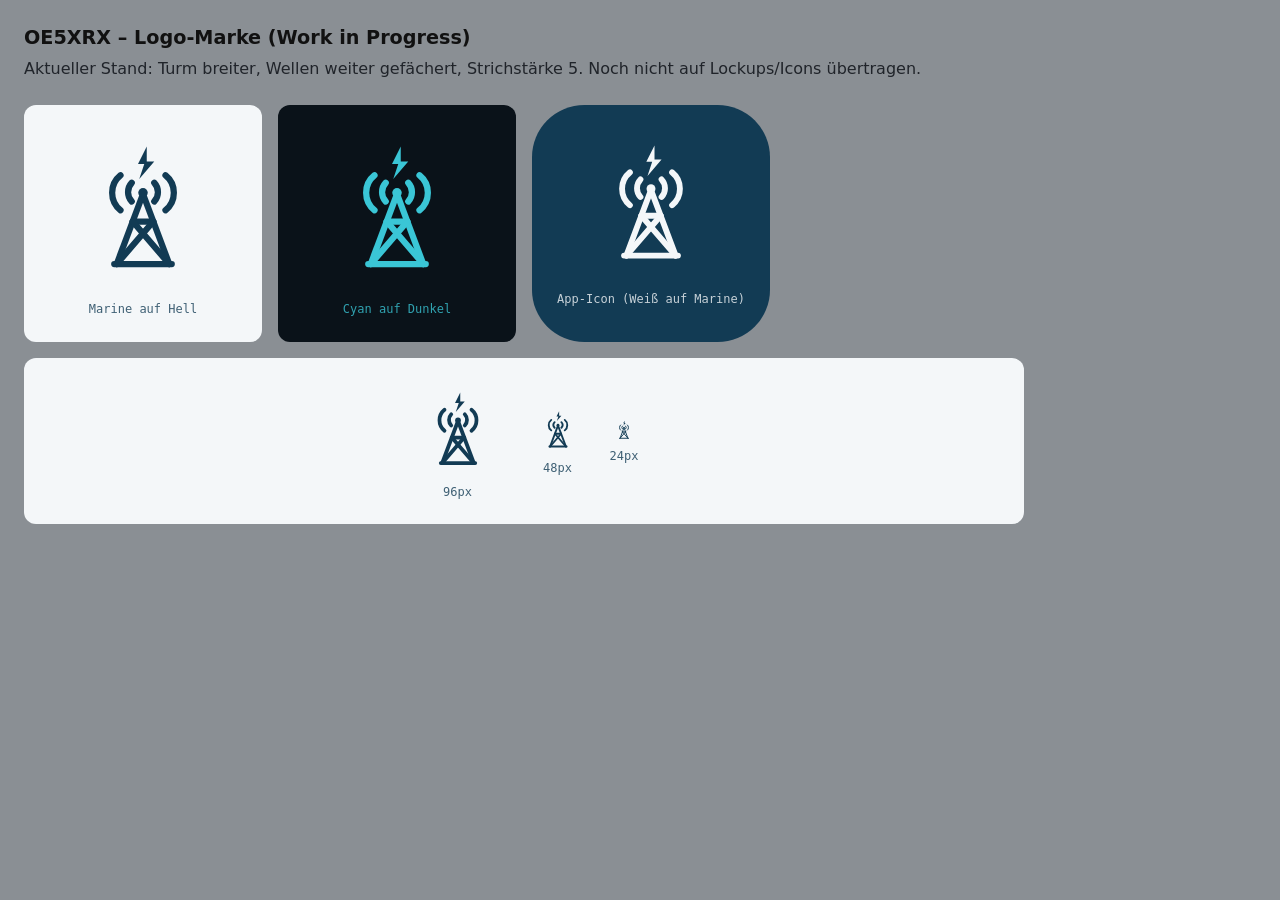
==== preview.html @ c1d30d30 "wip(logo): widen tower + spread waves + thinner stroke (5); add preview page" ====
<!DOCTYPE html>
<html lang="de">
<head>
<meta charset="utf-8">
<meta name="viewport" content="width=device-width, initial-scale=1">
<title>OE5XRX Logo – WIP-Vorschau</title>
<style>
  :root{ --marine:#123B54; --cyan:#3AC6D6; --light:#F4F7F9; --dark:#0A1219; }
  *{box-sizing:border-box}
  body{margin:0;font:16px/1.5 system-ui,sans-serif;background:#8a8f94;color:#111;padding:24px}
  h1{font-size:1.2rem;margin:0 0 4px}
  p.sub{margin:0 0 24px;color:#20242a}
  .grid{display:grid;grid-template-columns:repeat(auto-fit,minmax(220px,1fr));gap:16px;max-width:1000px}
  .card{border-radius:12px;padding:24px;display:flex;flex-direction:column;align-items:center;gap:12px}
  .card small{font:12px/1.4 ui-monospace,monospace;opacity:.8}
  .on-light{background:var(--light);color:var(--marine)}
  .on-dark{background:var(--dark);color:var(--cyan)}
  .appicon{background:var(--marine);color:var(--light);border-radius:22%}
  .sizes{background:var(--light);color:var(--marine);grid-column:1/-1;flex-direction:row;flex-wrap:wrap;justify-content:center;gap:28px}
  .sizes .lbl{display:flex;flex-direction:column;align-items:center;gap:6px}
  svg{display:block}
</style>
</head>
<body>
<h1>OE5XRX – Logo-Marke (Work in Progress)</h1>
<p class="sub">Aktueller Stand: Turm breiter, Wellen weiter gefächert, Strichstärke 5. Noch nicht auf Lockups/Icons übertragen.</p>

<div class="grid">
  <div class="card on-light">
    <svg width="160" height="160" viewBox="0 0 128 128" role="img" aria-label="OE5XRX">
      <g fill="none" stroke="currentColor" stroke-width="5" stroke-linecap="round" stroke-linejoin="round">
        <path d="M55 43 a11 11 0 0 0 0 15"/><path d="M46 37 a18 18 0 0 0 0 28"/>
        <path d="M73 43 a11 11 0 0 1 0 15"/><path d="M82 37 a18 18 0 0 1 0 28"/>
        <path d="M64 52 L43 108"/><path d="M64 52 L85 108"/><path d="M41 108 L87 108"/>
        <path d="M55.8 74 L72.2 74"/><path d="M55.8 74 L85 108"/><path d="M72.2 74 L43 108"/>
      </g>
      <circle cx="64" cy="51" r="3.8" fill="currentColor"/>
      <path d="M67 14 L60 28 L65 28 L61 40 L73 26 L67 26 Z" fill="currentColor"/>
    </svg>
    <small>Marine auf Hell</small>
  </div>

  <div class="card on-dark">
    <svg width="160" height="160" viewBox="0 0 128 128" role="img" aria-label="OE5XRX">
      <g fill="none" stroke="currentColor" stroke-width="5" stroke-linecap="round" stroke-linejoin="round">
        <path d="M55 43 a11 11 0 0 0 0 15"/><path d="M46 37 a18 18 0 0 0 0 28"/>
        <path d="M73 43 a11 11 0 0 1 0 15"/><path d="M82 37 a18 18 0 0 1 0 28"/>
        <path d="M64 52 L43 108"/><path d="M64 52 L85 108"/><path d="M41 108 L87 108"/>
        <path d="M55.8 74 L72.2 74"/><path d="M55.8 74 L85 108"/><path d="M72.2 74 L43 108"/>
      </g>
      <circle cx="64" cy="51" r="3.8" fill="currentColor"/>
      <path d="M67 14 L60 28 L65 28 L61 40 L73 26 L67 26 Z" fill="currentColor"/>
    </svg>
    <small>Cyan auf Dunkel</small>
  </div>

  <div class="card appicon">
    <svg width="150" height="150" viewBox="0 0 128 128" role="img" aria-label="OE5XRX">
      <g fill="none" stroke="currentColor" stroke-width="5" stroke-linecap="round" stroke-linejoin="round">
        <path d="M55 43 a11 11 0 0 0 0 15"/><path d="M46 37 a18 18 0 0 0 0 28"/>
        <path d="M73 43 a11 11 0 0 1 0 15"/><path d="M82 37 a18 18 0 0 1 0 28"/>
        <path d="M64 52 L43 108"/><path d="M64 52 L85 108"/><path d="M41 108 L87 108"/>
        <path d="M55.8 74 L72.2 74"/><path d="M55.8 74 L85 108"/><path d="M72.2 74 L43 108"/>
      </g>
      <circle cx="64" cy="51" r="3.8" fill="currentColor"/>
      <path d="M67 14 L60 28 L65 28 L61 40 L73 26 L67 26 Z" fill="currentColor"/>
    </svg>
    <small>App-Icon (Weiß auf Marine)</small>
  </div>

  <div class="card sizes">
    <div class="lbl"><svg width="96" height="96" viewBox="0 0 128 128"><g fill="none" stroke="currentColor" stroke-width="5" stroke-linecap="round" stroke-linejoin="round"><path d="M55 43 a11 11 0 0 0 0 15"/><path d="M46 37 a18 18 0 0 0 0 28"/><path d="M73 43 a11 11 0 0 1 0 15"/><path d="M82 37 a18 18 0 0 1 0 28"/><path d="M64 52 L43 108"/><path d="M64 52 L85 108"/><path d="M41 108 L87 108"/><path d="M55.8 74 L72.2 74"/><path d="M55.8 74 L85 108"/><path d="M72.2 74 L43 108"/></g><circle cx="64" cy="51" r="3.8" fill="currentColor"/><path d="M67 14 L60 28 L65 28 L61 40 L73 26 L67 26 Z" fill="currentColor"/></svg><small>96px</small></div>
    <div class="lbl"><svg width="48" height="48" viewBox="0 0 128 128"><g fill="none" stroke="currentColor" stroke-width="5" stroke-linecap="round" stroke-linejoin="round"><path d="M55 43 a11 11 0 0 0 0 15"/><path d="M46 37 a18 18 0 0 0 0 28"/><path d="M73 43 a11 11 0 0 1 0 15"/><path d="M82 37 a18 18 0 0 1 0 28"/><path d="M64 52 L43 108"/><path d="M64 52 L85 108"/><path d="M41 108 L87 108"/><path d="M55.8 74 L72.2 74"/><path d="M55.8 74 L85 108"/><path d="M72.2 74 L43 108"/></g><circle cx="64" cy="51" r="3.8" fill="currentColor"/><path d="M67 14 L60 28 L65 28 L61 40 L73 26 L67 26 Z" fill="currentColor"/></svg><small>48px</small></div>
    <div class="lbl"><svg width="24" height="24" viewBox="0 0 128 128"><g fill="none" stroke="currentColor" stroke-width="5" stroke-linecap="round" stroke-linejoin="round"><path d="M55 43 a11 11 0 0 0 0 15"/><path d="M46 37 a18 18 0 0 0 0 28"/><path d="M73 43 a11 11 0 0 1 0 15"/><path d="M82 37 a18 18 0 0 1 0 28"/><path d="M64 52 L43 108"/><path d="M64 52 L85 108"/><path d="M41 108 L87 108"/><path d="M55.8 74 L72.2 74"/><path d="M55.8 74 L85 108"/><path d="M72.2 74 L43 108"/></g><circle cx="64" cy="51" r="3.8" fill="currentColor"/><path d="M67 14 L60 28 L65 28 L61 40 L73 26 L67 26 Z" fill="currentColor"/></svg><small>24px</small></div>
  </div>
</div>
</body>
</html>
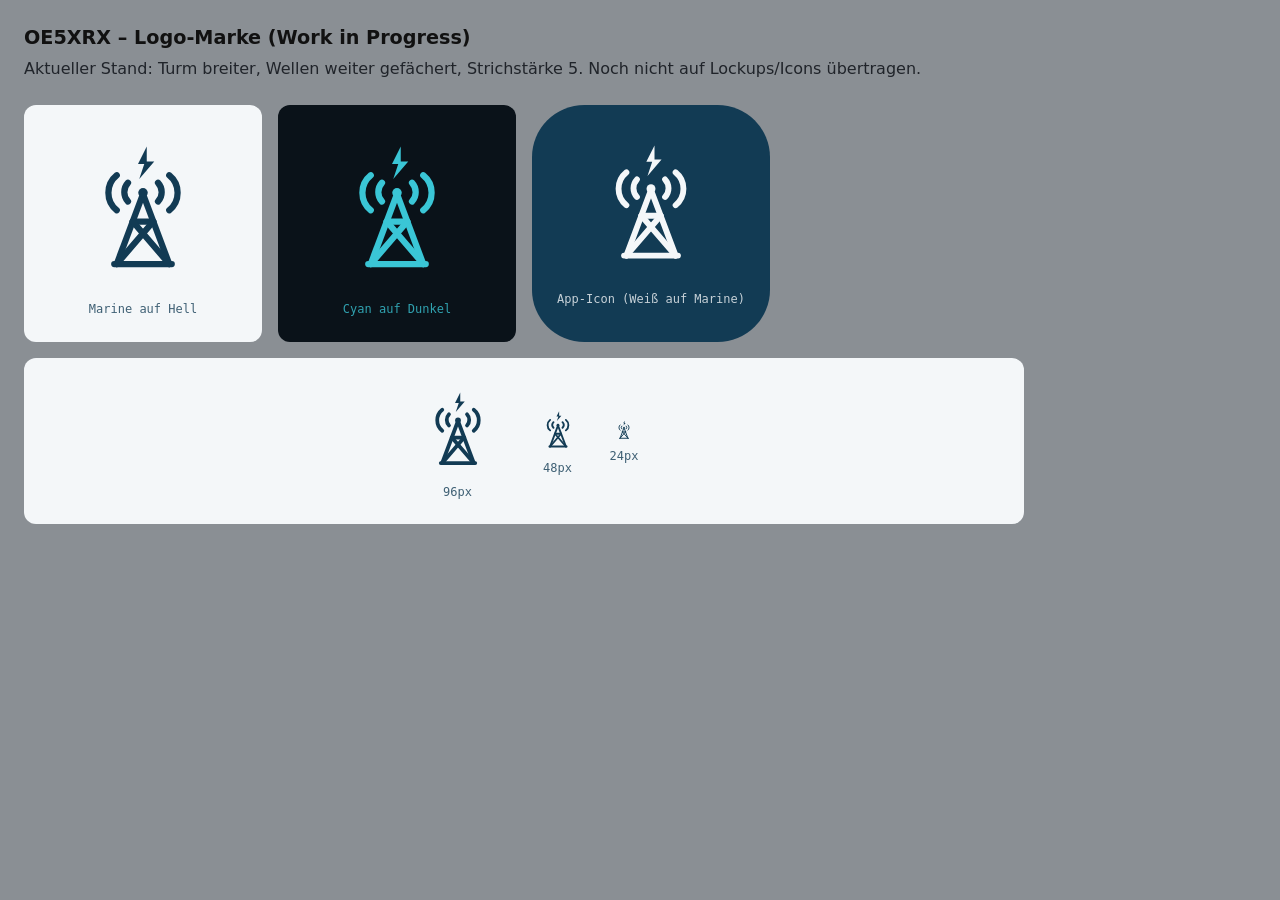
==== commit 79a541c7: "wip(preview): sync preview page to latest wave geometry" ====
--- a/preview.html
+++ b/preview.html
@@ -29,8 +29,8 @@
   <div class="card on-light">
     <svg width="160" height="160" viewBox="0 0 128 128" role="img" aria-label="OE5XRX">
       <g fill="none" stroke="currentColor" stroke-width="5" stroke-linecap="round" stroke-linejoin="round">
-        <path d="M55 43 a11 11 0 0 0 0 15"/><path d="M46 37 a18 18 0 0 0 0 28"/>
-        <path d="M73 43 a11 11 0 0 1 0 15"/><path d="M82 37 a18 18 0 0 1 0 28"/>
+        <path d="M52 43 a11 11 0 0 0 0 15"/><path d="M43 37 a18 18 0 0 0 0 28"/>
+        <path d="M76 43 a11 11 0 0 1 0 15"/><path d="M85 37 a18 18 0 0 1 0 28"/>
         <path d="M64 52 L43 108"/><path d="M64 52 L85 108"/><path d="M41 108 L87 108"/>
         <path d="M55.8 74 L72.2 74"/><path d="M55.8 74 L85 108"/><path d="M72.2 74 L43 108"/>
       </g>
@@ -43,8 +43,8 @@
   <div class="card on-dark">
     <svg width="160" height="160" viewBox="0 0 128 128" role="img" aria-label="OE5XRX">
       <g fill="none" stroke="currentColor" stroke-width="5" stroke-linecap="round" stroke-linejoin="round">
-        <path d="M55 43 a11 11 0 0 0 0 15"/><path d="M46 37 a18 18 0 0 0 0 28"/>
-        <path d="M73 43 a11 11 0 0 1 0 15"/><path d="M82 37 a18 18 0 0 1 0 28"/>
+        <path d="M52 43 a11 11 0 0 0 0 15"/><path d="M43 37 a18 18 0 0 0 0 28"/>
+        <path d="M76 43 a11 11 0 0 1 0 15"/><path d="M85 37 a18 18 0 0 1 0 28"/>
         <path d="M64 52 L43 108"/><path d="M64 52 L85 108"/><path d="M41 108 L87 108"/>
         <path d="M55.8 74 L72.2 74"/><path d="M55.8 74 L85 108"/><path d="M72.2 74 L43 108"/>
       </g>
@@ -57,8 +57,8 @@
   <div class="card appicon">
     <svg width="150" height="150" viewBox="0 0 128 128" role="img" aria-label="OE5XRX">
       <g fill="none" stroke="currentColor" stroke-width="5" stroke-linecap="round" stroke-linejoin="round">
-        <path d="M55 43 a11 11 0 0 0 0 15"/><path d="M46 37 a18 18 0 0 0 0 28"/>
-        <path d="M73 43 a11 11 0 0 1 0 15"/><path d="M82 37 a18 18 0 0 1 0 28"/>
+        <path d="M52 43 a11 11 0 0 0 0 15"/><path d="M43 37 a18 18 0 0 0 0 28"/>
+        <path d="M76 43 a11 11 0 0 1 0 15"/><path d="M85 37 a18 18 0 0 1 0 28"/>
         <path d="M64 52 L43 108"/><path d="M64 52 L85 108"/><path d="M41 108 L87 108"/>
         <path d="M55.8 74 L72.2 74"/><path d="M55.8 74 L85 108"/><path d="M72.2 74 L43 108"/>
       </g>
@@ -69,9 +69,9 @@
   </div>
 
   <div class="card sizes">
-    <div class="lbl"><svg width="96" height="96" viewBox="0 0 128 128"><g fill="none" stroke="currentColor" stroke-width="5" stroke-linecap="round" stroke-linejoin="round"><path d="M55 43 a11 11 0 0 0 0 15"/><path d="M46 37 a18 18 0 0 0 0 28"/><path d="M73 43 a11 11 0 0 1 0 15"/><path d="M82 37 a18 18 0 0 1 0 28"/><path d="M64 52 L43 108"/><path d="M64 52 L85 108"/><path d="M41 108 L87 108"/><path d="M55.8 74 L72.2 74"/><path d="M55.8 74 L85 108"/><path d="M72.2 74 L43 108"/></g><circle cx="64" cy="51" r="3.8" fill="currentColor"/><path d="M67 14 L60 28 L65 28 L61 40 L73 26 L67 26 Z" fill="currentColor"/></svg><small>96px</small></div>
-    <div class="lbl"><svg width="48" height="48" viewBox="0 0 128 128"><g fill="none" stroke="currentColor" stroke-width="5" stroke-linecap="round" stroke-linejoin="round"><path d="M55 43 a11 11 0 0 0 0 15"/><path d="M46 37 a18 18 0 0 0 0 28"/><path d="M73 43 a11 11 0 0 1 0 15"/><path d="M82 37 a18 18 0 0 1 0 28"/><path d="M64 52 L43 108"/><path d="M64 52 L85 108"/><path d="M41 108 L87 108"/><path d="M55.8 74 L72.2 74"/><path d="M55.8 74 L85 108"/><path d="M72.2 74 L43 108"/></g><circle cx="64" cy="51" r="3.8" fill="currentColor"/><path d="M67 14 L60 28 L65 28 L61 40 L73 26 L67 26 Z" fill="currentColor"/></svg><small>48px</small></div>
-    <div class="lbl"><svg width="24" height="24" viewBox="0 0 128 128"><g fill="none" stroke="currentColor" stroke-width="5" stroke-linecap="round" stroke-linejoin="round"><path d="M55 43 a11 11 0 0 0 0 15"/><path d="M46 37 a18 18 0 0 0 0 28"/><path d="M73 43 a11 11 0 0 1 0 15"/><path d="M82 37 a18 18 0 0 1 0 28"/><path d="M64 52 L43 108"/><path d="M64 52 L85 108"/><path d="M41 108 L87 108"/><path d="M55.8 74 L72.2 74"/><path d="M55.8 74 L85 108"/><path d="M72.2 74 L43 108"/></g><circle cx="64" cy="51" r="3.8" fill="currentColor"/><path d="M67 14 L60 28 L65 28 L61 40 L73 26 L67 26 Z" fill="currentColor"/></svg><small>24px</small></div>
+    <div class="lbl"><svg width="96" height="96" viewBox="0 0 128 128"><g fill="none" stroke="currentColor" stroke-width="5" stroke-linecap="round" stroke-linejoin="round"><path d="M52 43 a11 11 0 0 0 0 15"/><path d="M43 37 a18 18 0 0 0 0 28"/><path d="M76 43 a11 11 0 0 1 0 15"/><path d="M85 37 a18 18 0 0 1 0 28"/><path d="M64 52 L43 108"/><path d="M64 52 L85 108"/><path d="M41 108 L87 108"/><path d="M55.8 74 L72.2 74"/><path d="M55.8 74 L85 108"/><path d="M72.2 74 L43 108"/></g><circle cx="64" cy="51" r="3.8" fill="currentColor"/><path d="M67 14 L60 28 L65 28 L61 40 L73 26 L67 26 Z" fill="currentColor"/></svg><small>96px</small></div>
+    <div class="lbl"><svg width="48" height="48" viewBox="0 0 128 128"><g fill="none" stroke="currentColor" stroke-width="5" stroke-linecap="round" stroke-linejoin="round"><path d="M52 43 a11 11 0 0 0 0 15"/><path d="M43 37 a18 18 0 0 0 0 28"/><path d="M76 43 a11 11 0 0 1 0 15"/><path d="M85 37 a18 18 0 0 1 0 28"/><path d="M64 52 L43 108"/><path d="M64 52 L85 108"/><path d="M41 108 L87 108"/><path d="M55.8 74 L72.2 74"/><path d="M55.8 74 L85 108"/><path d="M72.2 74 L43 108"/></g><circle cx="64" cy="51" r="3.8" fill="currentColor"/><path d="M67 14 L60 28 L65 28 L61 40 L73 26 L67 26 Z" fill="currentColor"/></svg><small>48px</small></div>
+    <div class="lbl"><svg width="24" height="24" viewBox="0 0 128 128"><g fill="none" stroke="currentColor" stroke-width="5" stroke-linecap="round" stroke-linejoin="round"><path d="M52 43 a11 11 0 0 0 0 15"/><path d="M43 37 a18 18 0 0 0 0 28"/><path d="M76 43 a11 11 0 0 1 0 15"/><path d="M85 37 a18 18 0 0 1 0 28"/><path d="M64 52 L43 108"/><path d="M64 52 L85 108"/><path d="M41 108 L87 108"/><path d="M55.8 74 L72.2 74"/><path d="M55.8 74 L85 108"/><path d="M72.2 74 L43 108"/></g><circle cx="64" cy="51" r="3.8" fill="currentColor"/><path d="M67 14 L60 28 L65 28 L61 40 L73 26 L67 26 Z" fill="currentColor"/></svg><small>24px</small></div>
   </div>
 </div>
 </body>
